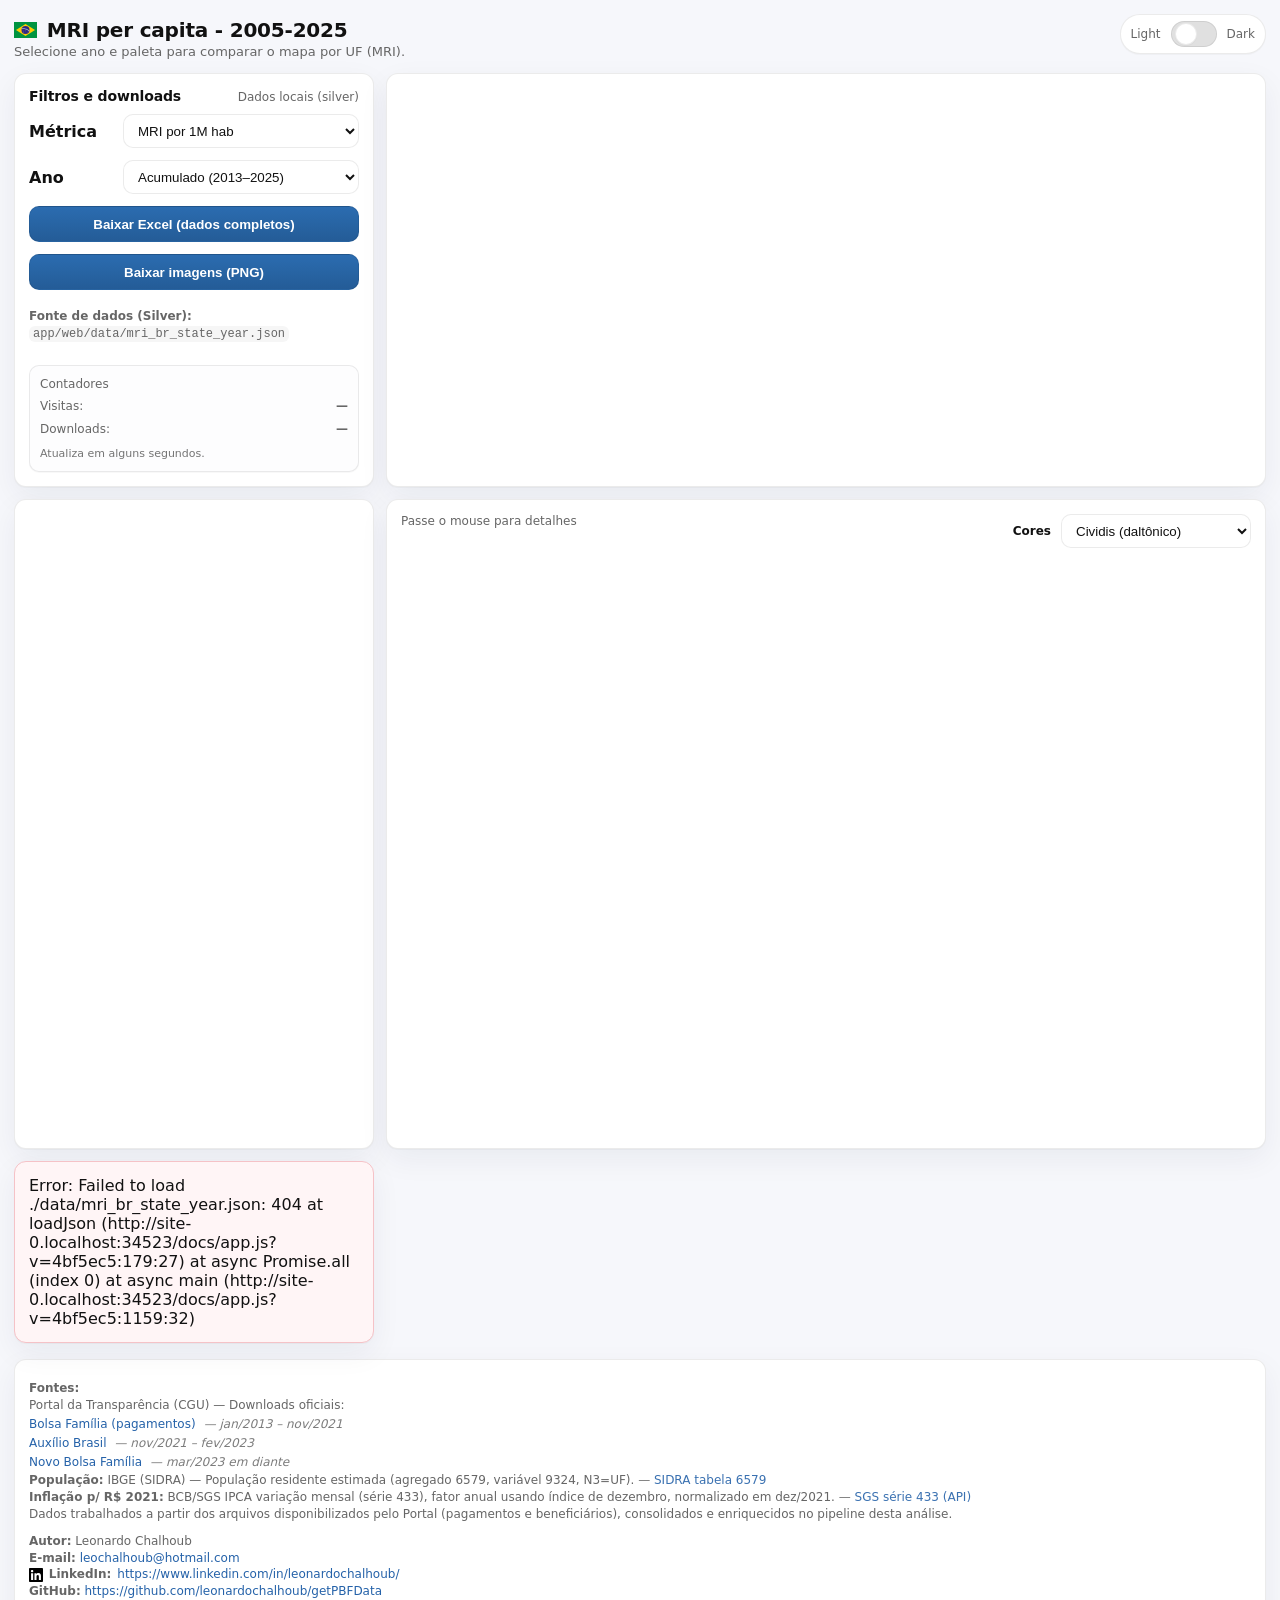
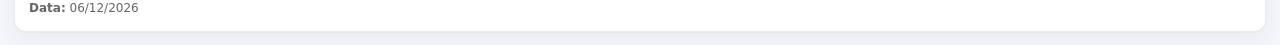
==== docs/index.html @ 85bfd983 "docs: add GitHub Pages site" ====
<!doctype html>
<html lang="pt-BR">
  <head>
    <meta charset="UTF-8" />
    <meta name="viewport" content="width=device-width, initial-scale=1.0" />
    <title>MRI per capita (UF + Ano)</title>

    <link rel="stylesheet" href="./styles.css" />

    <!-- Plotly for bar chart + choropleth -->
    <script src="https://cdn.plot.ly/plotly-2.35.2.min.js"></script>

    <!-- XLSX (SheetJS) for client-side Excel export -->
    <script src="./vendor-xlsx.full.min.js"></script>

    <!-- JSZip to bundle multiple PNGs into a single download -->
    <script src="./vendor-jszip.min.js"></script>
  </head>
  <body>
    <div class="container">
      <div class="header">
        <div>
          <div class="titleRow">
            <img class="brFlag" src="./brazil-flag.svg" alt="Brasil" />
            <h2>MRI per capita - 2005-2025</h2>
          </div>
          <div class="subtitle">
            Selecione ano e paleta para comparar o mapa por UF (MRI).
          </div>
        </div>

        <div class="themeToggle">
          <span class="kicker">Light</span>
          <label class="switch" title="Alternar tema">
            <input id="toggleDark" type="checkbox" />
            <span class="slider"></span>
          </label>
          <span class="kicker">Dark</span>
        </div>
      </div>

      <div class="layout">
        <div class="mainGrid">
          <div class="panel filtersPanel">
            <div class="panelTitle">
              <h3>Filtros e downloads</h3>
              <div class="kicker">Dados locais (silver)</div>
            </div>

            <div class="controls">
              <div class="control">
                <label for="metric">Métrica</label>
                <select id="metric">
                  <option value="mri_per_capita_scaled" selected>MRI por 1M hab</option>
                  <option value="total_mri_avg">Total MRI/ano (UF)</option>
                </select>
              </div>

              <div class="control">
                <label for="year">Ano</label>
                <select id="year">
                  <option value="AGG">Acumulado (2013–2025)</option>
                </select>
              </div>

              <div class="control">
                <button id="downloadXlsx" class="primary" type="button">Baixar Excel (dados completos)</button>
              </div>

              <div class="control">
                <button id="downloadAllPng" class="primary" type="button">Baixar imagens (PNG)</button>
              </div>

              <div class="muted">
                <div>
                  <b>Fonte de dados (Silver):</b>
                  <code>app/web/data/mri_br_state_year.json</code>
                </div>
              </div>

              <div class="muted countersBox" style="margin-top: 10px">
                <div class="kicker">Contadores</div>
                <div class="counterRow">
                  <span>Visitas:</span> <b id="visitCount">—</b>
                </div>
                <div class="counterRow">
                  <span>Downloads:</span> <b id="downloadCount">—</b>
                </div>
                <div class="tinyMuted">
                  Atualiza em alguns segundos.
                </div>
              </div>
            </div>
          </div>

          <div class="panel">
            <div id="barWrap"></div>
          </div>

          <div class="panel">
            <div id="benefWrap"></div>
          </div>

          <div class="panel mapPanel">
            <div class="mapTopBar">
              <div class="panelTitle" style="margin-bottom: 0">
                <div class="kicker">Passe o mouse para detalhes</div>
              </div>

              <div class="mapControls">
                <label for="colorscale">Cores</label>
                <select id="colorscale">
                  <option value="Viridis">Viridis (daltônico)</option>
                  <option value="Cividis" selected>Cividis (daltônico)</option>
                  <option value="Blues">Azuis (Blues)</option>
                  <option value="Greens">Verdes (Greens)</option>
                  <option value="Greys">Cinzas (Greys)</option>
                  <option value="YlGnBu">Arco-íris suave (YlGnBu)</option>
                  <option value="YlOrRd">Escala de calor (YlOrRd)</option>
                  <option value="Magma">Magma</option>
                </select>
              </div>
            </div>

            <div id="mapWrap"></div>
          </div>

          <div id="error" class="panel" style="display: none; border-color: #f5c2c7; background: #fff5f6"></div>
          <div id="loading" class="muted" style="display: none; margin-top: 10px">Carregando…</div>

          <div id="zipProgress" class="panel" style="display: none; margin-top: 10px">
            <div class="kicker" style="margin-bottom: 8px">Gerando ZIP…</div>
            <div style="display: flex; gap: 12px; align-items: center">
              <progress id="zipProgressBar" max="100" value="0" style="width: 100%"></progress>
              <div id="zipProgressText" class="muted" style="min-width: 70px; text-align: right">0%</div>
            </div>
          </div>
        </div>
      </div>

      <div class="panel" style="margin-top: 16px">
        <div class="muted footerGrid">
          <div>
            <b>Fontes:</b><br />
            Portal da Transparência (CGU) — Downloads oficiais:<br />
            <div class="sourceRow">
              <a
                href="https://portaldatransparencia.gov.br/download-de-dados/bolsa-familia-pagamentos"
                target="_blank"
                rel="noreferrer"
                >Bolsa Família (pagamentos)</a
              >
              <span class="obsInline">— jan/2013 – nov/2021</span>
            </div>
            <div class="sourceRow">
              <a
                href="https://portaldatransparencia.gov.br/download-de-dados/auxilio-brasil"
                target="_blank"
                rel="noreferrer"
                >Auxílio Brasil</a
              >
              <span class="obsInline">— nov/2021 – fev/2023</span>
            </div>
            <div class="sourceRow">
              <a
                href="https://portaldatransparencia.gov.br/download-de-dados/novo-bolsa-familia"
                target="_blank"
                rel="noreferrer"
                >Novo Bolsa Família</a
              >
              <span class="obsInline">— mar/2023 em diante</span>
            </div>
            <span class="sourcesExtra">
              <b>População:</b> IBGE (SIDRA) — População residente estimada (agregado 6579, variável 9324, N3=UF).
              <span class="sourcePath">
                — <a href="https://sidra.ibge.gov.br/tabela/6579" target="_blank" rel="noreferrer">SIDRA tabela 6579</a>
              </span>
              <br />
              <b>Inflação p/ R$ 2021:</b> BCB/SGS IPCA variação mensal (série 433), fator anual usando índice de dezembro,
              normalizado em dez/2021.
              <span class="sourcePath">
                — <a
                  href="https://api.bcb.gov.br/dados/serie/bcdata.sgs.433/dados?formato=json"
                  target="_blank"
                  rel="noreferrer"
                  >SGS série 433 (API)</a
                >
              </span>
            </span>
            <br />
            Dados trabalhados a partir dos arquivos disponibilizados pelo Portal (pagamentos e beneficiários), consolidados e enriquecidos no pipeline desta análise.
          </div>

          <div>
            <b>Autor:</b> Leonardo Chalhoub<br />
            <b>E-mail:</b> <a href="mailto:leochalhoub@hotmail.com">leochalhoub@hotmail.com</a><br />
            <span class="linkedinBlock">
              <img class="linkedinIcon linkedinIconLight" src="./linkedin-blue.svg" alt="LinkedIn" />
              <img class="linkedinIcon linkedinIconDark" src="./linkedin%20white.svg" alt="LinkedIn" />
              <b>LinkedIn:</b>
              <a
                class="linkedinLink"
                href="https://www.linkedin.com/in/leonardochalhoub/"
                target="_blank"
                rel="noreferrer"
                title="LinkedIn"
              >
                https://www.linkedin.com/in/leonardochalhoub/
              </a>
            </span>
            <br />
            <b>GitHub:</b>
            <a href="https://github.com/leonardochalhoub/getPBFData" target="_blank" rel="noreferrer">
              https://github.com/leonardochalhoub/getPBFData
            </a>
            <br />
            <b>Data:</b> <span id="buildDate"></span>
          </div>
        </div>
      </div>
    </div>

    <script>
      // Counters disabled for local-only page
      window.COUNTERS_API_BASE = "";
    </script>
    <script src="./app.js?v=4bf5ec5"></script>
  </body>
</html>
---- docs/styles.css ----
:root {
  --text: #111;
  --muted: #666;
  --border: rgba(0, 0, 0, 0.08);
  --panel-bg: #fff;
  --code-bg: #f6f6f6;
  --accent: #2b6cb0;
  --page-bg: #f6f7fb;
  --shadow: 0 10px 30px rgba(19, 33, 68, 0.06);
  --shadow-sm: 0 1px 1px rgba(0, 0, 0, 0.03);

  --radius: 8px;
  --space-1: 6px;
  --space-2: 8px;
  --space-3: 12px;
  --space-4: 16px;
  --space-5: 24px;

  --control-height: 34px;
}

* {
  box-sizing: border-box;
}

body {
  font-family: system-ui, -apple-system, Segoe UI, Roboto, Ubuntu, Cantarell, sans-serif;
  margin: 0;
  color: var(--text);
  background: var(--page-bg);
}

body.dark {
  --text: #e8eef9;
  --muted: rgba(232, 238, 249, 0.7);
  --border: rgba(255, 255, 255, 0.12);
  --panel-bg: #0f172a;
  --code-bg: rgba(255, 255, 255, 0.06);
  --accent: #60a5fa;
  --page-bg: #0b1220;
  --shadow: 0 16px 40px rgba(0, 0, 0, 0.4);
  --shadow-sm: 0 1px 1px rgba(0, 0, 0, 0.25);
}

.container {
  /* Fit well on notebook screens without forcing vertical scroll */
  max-width: 1280px;
  margin: 0 auto;
  padding: 14px;
}

.header {
  margin-bottom: 10px;
}

.panel {
  padding: 12px;
}

h2 {
  margin: 0;
  font-size: 20px;
  letter-spacing: -0.01em;
}

.titleRow {
  display: flex;
  align-items: center;
  gap: 10px;
}

/* SVG is "HD" by nature; keep it crisp and sized like an icon */
.brFlag {
  /* Make it "text-height" and not dominant */
  height: 1em;
  width: auto;
  display: inline-block;
  flex: 0 0 auto;
  vertical-align: -0.12em;
}

.header {
  display: flex;
  flex-wrap: wrap;
  align-items: baseline;
  justify-content: space-between;
  gap: 8px 16px;
  margin-bottom: 14px;
}

.subtitle {
  color: var(--muted);
  font-size: 13px;
  margin-top: 2px;
}

.themeToggle {
  display: inline-flex;
  align-items: center;
  gap: 10px;
  padding: 6px 10px;
  border: 1px solid var(--border);
  border-radius: 999px;
  background: var(--panel-bg);
  box-shadow: var(--shadow-sm);
}

.switch {
  position: relative;
  display: inline-block;
  width: 46px;
  height: 26px;
}

.switch input {
  opacity: 0;
  width: 0;
  height: 0;
}

.slider {
  position: absolute;
  cursor: pointer;
  inset: 0;
  background: rgba(0, 0, 0, 0.12);
  border: 1px solid var(--border);
  transition: 0.2s;
  border-radius: 999px;
}

.slider:before {
  position: absolute;
  content: "";
  height: 20px;
  width: 20px;
  left: 3px;
  top: 50%;
  transform: translateY(-50%);
  background: var(--panel-bg);
  border: 1px solid var(--border);
  transition: 0.2s;
  border-radius: 999px;
  box-shadow: var(--shadow-sm);
}

.switch input:checked + .slider {
  background: color-mix(in srgb, var(--accent), #000 10%);
}

.switch input:checked + .slider:before {
  transform: translate(20px, -50%);
}

.layout {
  display: grid;
  grid-template-columns: 1fr;
  gap: 12px;
  align-items: start;
}

.mainGrid {
  display: grid;
  /* 2-column dashboard:
     - Left: filters
     - Right: content stack (charts + map) */
  grid-template-columns: 360px 1fr;
  gap: 12px;
  align-items: start;
}

/* Make the filters panel visually match the chart panels */
.filtersPanel {
  height: 100%;
}

@media (max-width: 1100px) {
  .mainGrid {
    grid-template-columns: 1fr;
  }
}

.panel {
  border: 1px solid var(--border);
  border-radius: 12px;
  padding: 14px;
  background: var(--panel-bg);
  box-shadow: var(--shadow-sm), var(--shadow);
  height: 100%;
  /* Make Plotly canvases able to stretch to the panel height */
  display: flex;
  flex-direction: column;
}

.panelTitle {
  display: flex;
  align-items: baseline;
  justify-content: space-between;
  gap: 12px;
  margin-bottom: 10px;
}

/* Map top-right controls (colorscale moved from left filters) */
.mapTopBar {
  display: flex;
  align-items: flex-start;
  justify-content: space-between;
  gap: 12px;
  margin-bottom: 10px;
}

.mapControls {
  display: inline-flex;
  align-items: center;
  gap: 10px;
  justify-content: flex-end;
}

.mapControls label {
  margin: 0;
  font-size: 12px;
}

.mapControls select {
  min-width: 190px;
}

.panelTitle h3 {
  margin: 0;
  font-size: 14px;
  letter-spacing: -0.01em;
}

.kicker {
  color: var(--muted);
  font-size: 12px;
}

.controls {
  display: flex;
  flex-direction: column;
  gap: 12px;
  align-items: stretch;
}

.control {
  display: grid;
  grid-template-columns: 84px 1fr;
  gap: 10px;
  align-items: center;
}

.control button {
  grid-column: 1 / -1;
}


label {
  display: inline-block;
  font-weight: 600;
}

select {
  padding: 6px 10px;
  height: var(--control-height);
  border-radius: 10px;
  border: 1px solid var(--border);
  background: var(--panel-bg);
  color: var(--text);
  outline: none;
}

select:focus {
  border-color: rgba(43, 108, 176, 0.55);
  box-shadow: 0 0 0 3px rgba(43, 108, 176, 0.15);
}

button {
  height: 36px;
  border-radius: 10px;
  border: 1px solid var(--border);
  background: var(--panel-bg);
  color: var(--text);
  font-weight: 700;
  cursor: pointer;
  padding: 0 12px;
}

button:hover {
  border-color: rgba(43, 108, 176, 0.55);
}

button:active {
  transform: translateY(1px);
}

button.primary {
  background: linear-gradient(180deg, #2b6cb0, #245c97);
  border-color: rgba(0, 0, 0, 0.08);
  color: #fff;
}

/* Responsive plot heights tuned to fit notebook screens without overflow */
#barWrap {
  flex: 1 1 auto;
  min-height: clamp(300px, 36vh, 460px);
}

#benefWrap {
  flex: 1 1 auto;
  min-height: clamp(320px, 42vh, 560px);
}

#mapWrap {
  flex: 1 1 auto;
  min-height: clamp(480px, 64vh, 860px);
}

.muted {
  color: var(--muted);
  font-size: 12px;
  margin-top: 6px;
  line-height: 1.4;
}

.countersBox {
  border: 1px solid var(--border);
  border-radius: 10px;
  padding: 10px 10px;
  background: color-mix(in srgb, var(--panel-bg), var(--page-bg) 25%);
  box-shadow: var(--shadow-sm);
}

.counterRow {
  display: flex;
  justify-content: space-between;
  gap: 10px;
  margin-top: 6px;
  font-size: 12px;
}

.tinyMuted {
  margin-top: 8px;
  font-size: 11px;
  opacity: 0.9;
}

code {
  background: var(--code-bg);
  padding: 1px 4px;
  border-radius: 6px;
}

h3 {
  margin: 0 0 var(--space-2) 0;
}

.footerGrid {
  display: grid;
  gap: 10px;
}

.sourcePath {
  opacity: 0.9;
}

.sourceRow {
  display: flex;
  gap: 8px;
  align-items: baseline;
  margin: 2px 0;
  flex-wrap: wrap;
}

.obsInline {
  opacity: 0.85;
  font-style: italic;
  white-space: nowrap;
}

.linkedinBlock {
  display: inline-flex;
  align-items: center;
  gap: 6px;
  vertical-align: middle;
  white-space: nowrap;
}

.linkedinLink {
  display: inline-flex;
  align-items: center;
  gap: 6px;
  vertical-align: middle;
  white-space: nowrap;
}

.linkedinIcon {
  width: 1.15em; /* slightly larger than text height */
  height: 1.15em;
  display: inline-block;
  flex: 0 0 auto;
  vertical-align: -0.12em; /* match .brFlag */
}

/* Light mode: show blue, hide white */
.linkedinIconLight {
  display: inline-block;
}
.linkedinIconDark {
  display: none;
}

/* Dark mode: show white, hide blue */
body.dark .linkedinIconLight {
  display: none;
}
body.dark .linkedinIconDark {
  display: inline-block;
}

a {
  color: color-mix(in srgb, var(--accent), #1a4f9b 35%);
  text-decoration: none;
}

body.dark a {
  color: #93c5fd;
}

a:hover {
  text-decoration: underline;
}

@media (max-width: 1100px) {
  .controls {
    flex-direction: row;
    flex-wrap: wrap;
  }

  .control {
    grid-template-columns: 84px 240px;
  }

  .control button {
    grid-column: auto;
  }
}

/* Phone layout: stack controls and buttons vertically */
@media (max-width: 520px) {
  .controls {
    flex-direction: column;
    flex-wrap: nowrap;
    gap: 12px;
  }

  .control {
    grid-template-columns: 1fr;
    justify-items: stretch;
  }

  .control button {
    width: 100%;
  }
}

@media (max-width: 520px) {
  .container {
    padding: 12px;
  }

  .control {
    grid-template-columns: 1fr;
    justify-items: stretch;
  }

  label {
    font-size: 12px;
  }
}
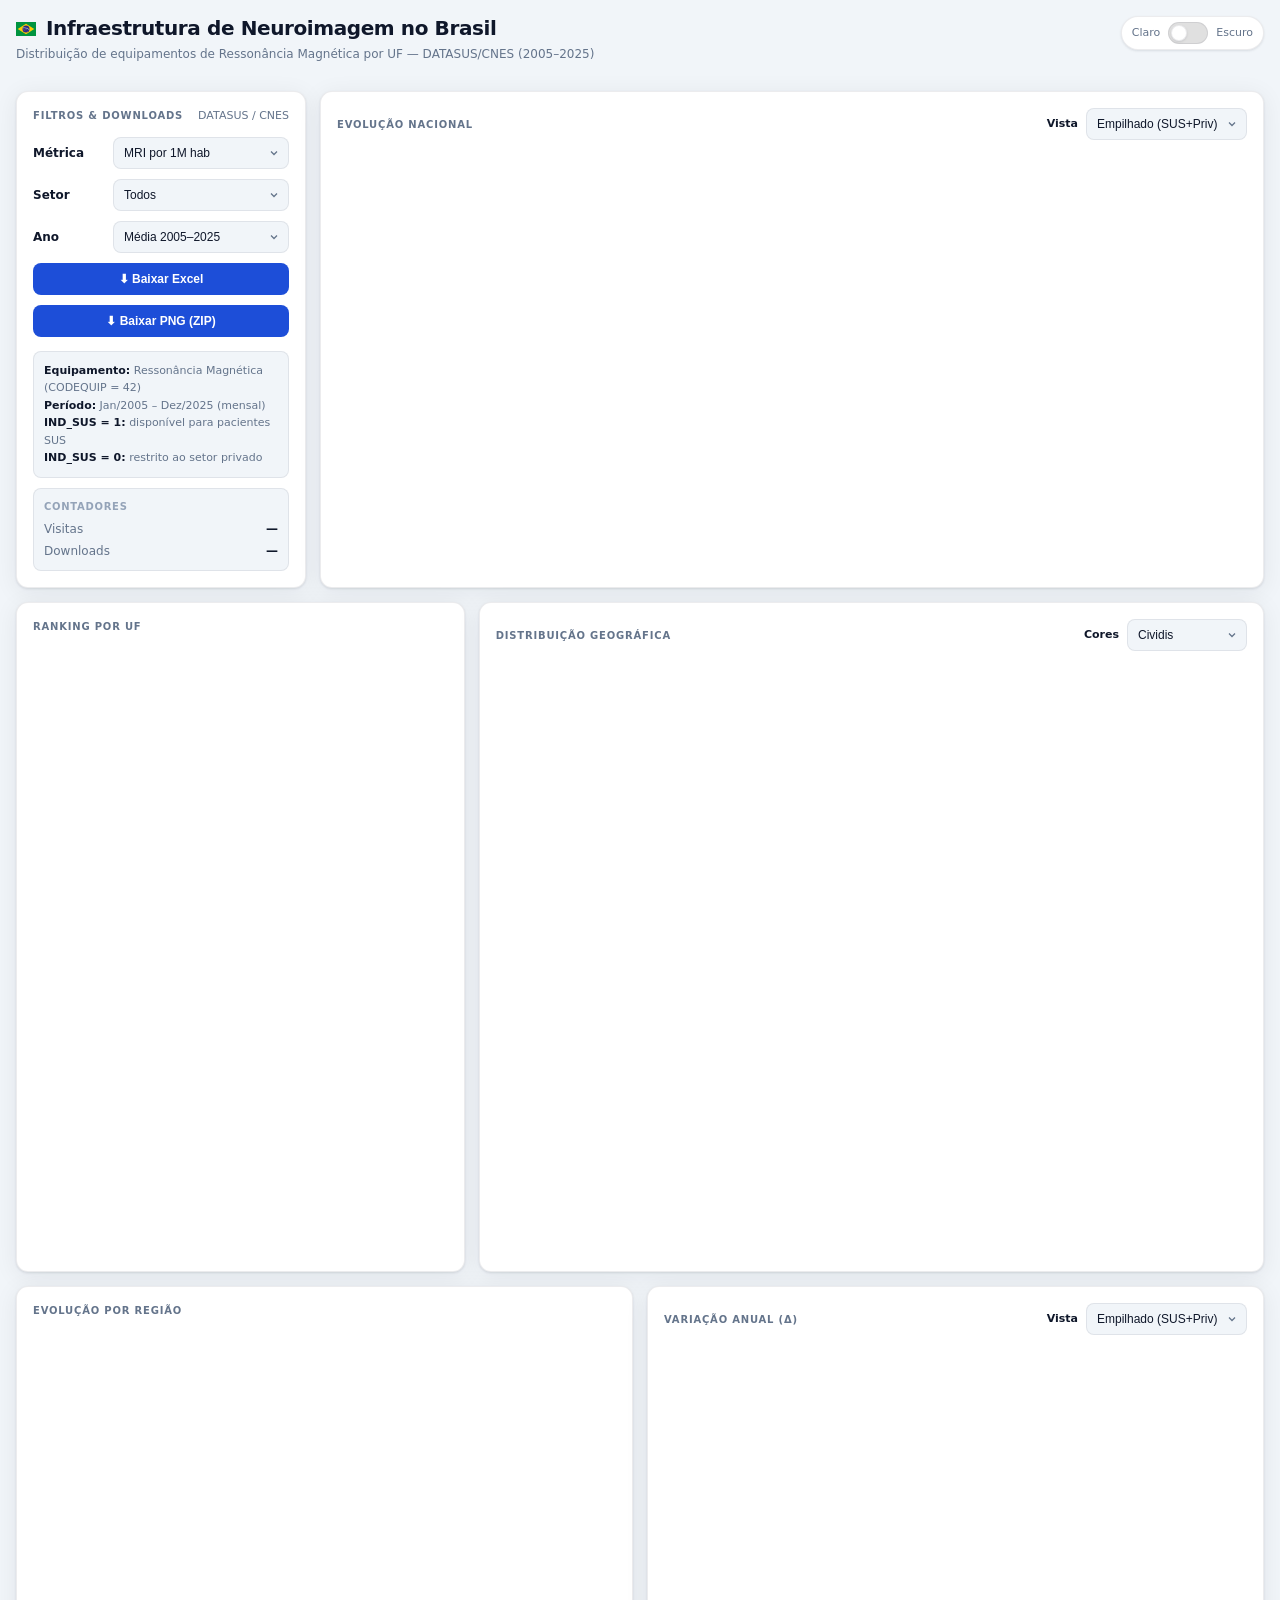
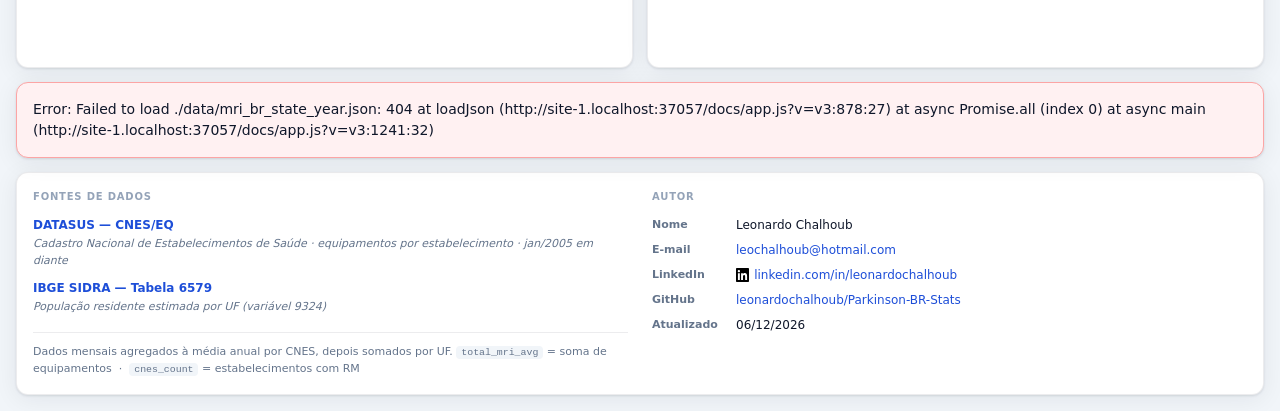
==== commit a721d09f: "dashboard: major UI overhaul — unified filters, new charts, redesigned footer Silver pipeline (mri_b" ====
--- a/docs/index.html
+++ b/docs/index.html
@@ -3,48 +3,49 @@
   <head>
     <meta charset="UTF-8" />
     <meta name="viewport" content="width=device-width, initial-scale=1.0" />
-    <title>MRI per capita (UF + Ano)</title>
-
+    <title>Parkinson BR — Infraestrutura de Neuroimagem</title>
     <link rel="stylesheet" href="./styles.css" />
-
-    <!-- Plotly for bar chart + choropleth -->
     <script src="https://cdn.plot.ly/plotly-2.35.2.min.js"></script>
-
-    <!-- XLSX (SheetJS) for client-side Excel export -->
     <script src="./vendor-xlsx.full.min.js"></script>
-
-    <!-- JSZip to bundle multiple PNGs into a single download -->
     <script src="./vendor-jszip.min.js"></script>
   </head>
   <body>
     <div class="container">
-      <div class="header">
-        <div>
+
+      <!-- ── Header ───────────────────────────────────────────────────── -->
+      <header class="header">
+        <div class="headerLeft">
           <div class="titleRow">
             <img class="brFlag" src="./brazil-flag.svg" alt="Brasil" />
-            <h2>MRI per capita - 2005-2025</h2>
-          </div>
-          <div class="subtitle">
-            Selecione ano e paleta para comparar o mapa por UF (MRI).
-          </div>
-        </div>
-
+            <h1 class="title">Infraestrutura de Neuroimagem no Brasil</h1>
+          </div>
+          <p class="subtitle">
+            Distribuição de equipamentos de Ressonância Magnética por UF &mdash; DATASUS/CNES (2005–2025)
+          </p>
+        </div>
         <div class="themeToggle">
-          <span class="kicker">Light</span>
+          <span class="kicker">Claro</span>
           <label class="switch" title="Alternar tema">
             <input id="toggleDark" type="checkbox" />
             <span class="slider"></span>
           </label>
-          <span class="kicker">Dark</span>
-        </div>
-      </div>
-
+          <span class="kicker">Escuro</span>
+        </div>
+      </header>
+
+      <!-- ── KPI cards ─────────────────────────────────────────────────── -->
+      <div id="kpiRow" class="kpiRow"></div>
+
+      <!-- ── Main layout ───────────────────────────────────────────────── -->
       <div class="layout">
-        <div class="mainGrid">
+
+        <!-- Row 1: Filters + yearly stacked bar -->
+        <div class="row row1">
+
           <div class="panel filtersPanel">
-            <div class="panelTitle">
-              <h3>Filtros e downloads</h3>
-              <div class="kicker">Dados locais (silver)</div>
+            <div class="panelHead">
+              <span class="panelLabel">Filtros &amp; Downloads</span>
+              <span class="kicker">DATASUS / CNES</span>
             </div>
 
             <div class="controls">
@@ -52,178 +53,211 @@
                 <label for="metric">Métrica</label>
                 <select id="metric">
                   <option value="mri_per_capita_scaled" selected>MRI por 1M hab</option>
-                  <option value="total_mri_avg">Total MRI/ano (UF)</option>
+                  <option value="total_mri_avg">Total MRI/ano</option>
+                </select>
+              </div>
+
+              <div class="control">
+                <label for="setor">Setor</label>
+                <select id="setor">
+                  <option value="todos" selected>Todos</option>
+                  <option value="sus">Público (SUS)</option>
+                  <option value="privado">Privado</option>
                 </select>
               </div>
 
               <div class="control">
                 <label for="year">Ano</label>
                 <select id="year">
-                  <option value="AGG">Acumulado (2013–2025)</option>
-                </select>
-              </div>
-
-              <div class="control">
-                <button id="downloadXlsx" class="primary" type="button">Baixar Excel (dados completos)</button>
-              </div>
-
-              <div class="control">
-                <button id="downloadAllPng" class="primary" type="button">Baixar imagens (PNG)</button>
-              </div>
-
-              <div class="muted">
-                <div>
-                  <b>Fonte de dados (Silver):</b>
-                  <code>app/web/data/mri_br_state_year.json</code>
-                </div>
-              </div>
-
-              <div class="muted countersBox" style="margin-top: 10px">
-                <div class="kicker">Contadores</div>
-                <div class="counterRow">
-                  <span>Visitas:</span> <b id="visitCount">—</b>
-                </div>
-                <div class="counterRow">
-                  <span>Downloads:</span> <b id="downloadCount">—</b>
-                </div>
-                <div class="tinyMuted">
-                  Atualiza em alguns segundos.
-                </div>
-              </div>
-            </div>
-          </div>
-
-          <div class="panel">
+                  <option value="AGG">Média 2005–2025</option>
+                </select>
+              </div>
+
+              <div class="control">
+                <button id="downloadXlsx" class="primary" type="button">⬇ Baixar Excel</button>
+              </div>
+
+              <div class="control">
+                <button id="downloadAllPng" class="primary" type="button">⬇ Baixar PNG (ZIP)</button>
+              </div>
+
+              <div class="metaBlock">
+                <b>Equipamento:</b> Ressonância Magnética (CODEQUIP = 42)<br />
+                <b>Período:</b> Jan/2005 – Dez/2025 (mensal)<br />
+                <b>IND_SUS = 1:</b> disponível para pacientes SUS<br />
+                <b>IND_SUS = 0:</b> restrito ao setor privado
+              </div>
+
+              <div class="countersBox">
+                <div class="countersLabel">Contadores</div>
+                <div class="counterRow"><span>Visitas</span> <b id="visitCount">—</b></div>
+                <div class="counterRow"><span>Downloads</span> <b id="downloadCount">—</b></div>
+              </div>
+            </div>
+          </div>
+
+          <!-- Yearly bar (stacked SUS + Privado when setor = todos) -->
+          <div class="panel">
+            <div class="mapTopBar">
+              <div class="panelHead" style="margin-bottom:0">
+                <span class="panelLabel">Evolução Nacional</span>
+                <span id="barSubtitle" class="panelSub"></span>
+              </div>
+              <div class="mapControls">
+                <label for="barView">Vista</label>
+                <select id="barView">
+                  <option value="stacked" selected>Empilhado (SUS+Priv)</option>
+                  <option value="todos">Total combinado</option>
+                  <option value="sus">Público (SUS)</option>
+                  <option value="privado">Privado</option>
+                </select>
+              </div>
+            </div>
             <div id="barWrap"></div>
           </div>
-
-          <div class="panel">
-            <div id="benefWrap"></div>
+        </div>
+
+        <!-- Row 2: State ranking + map -->
+        <div class="row row2">
+
+          <div class="panel">
+            <div class="panelHead">
+              <span class="panelLabel">Ranking por UF</span>
+              <span id="rankingSubtitle" class="panelSub"></span>
+            </div>
+            <div id="rankingWrap"></div>
           </div>
 
           <div class="panel mapPanel">
             <div class="mapTopBar">
-              <div class="panelTitle" style="margin-bottom: 0">
-                <div class="kicker">Passe o mouse para detalhes</div>
-              </div>
-
+              <div class="panelHead" style="margin-bottom:0">
+                <span class="panelLabel">Distribuição Geográfica</span>
+                <span id="mapSubtitle" class="panelSub"></span>
+              </div>
               <div class="mapControls">
                 <label for="colorscale">Cores</label>
                 <select id="colorscale">
-                  <option value="Viridis">Viridis (daltônico)</option>
-                  <option value="Cividis" selected>Cividis (daltônico)</option>
-                  <option value="Blues">Azuis (Blues)</option>
-                  <option value="Greens">Verdes (Greens)</option>
-                  <option value="Greys">Cinzas (Greys)</option>
-                  <option value="YlGnBu">Arco-íris suave (YlGnBu)</option>
-                  <option value="YlOrRd">Escala de calor (YlOrRd)</option>
+                  <option value="Cividis" selected>Cividis</option>
+                  <option value="Viridis">Viridis</option>
+                  <option value="Blues">Blues</option>
+                  <option value="Greens">Greens</option>
+                  <option value="Greys">Greys</option>
+                  <option value="YlGnBu">YlGnBu</option>
+                  <option value="YlOrRd">YlOrRd</option>
                   <option value="Magma">Magma</option>
                 </select>
               </div>
             </div>
-
             <div id="mapWrap"></div>
           </div>
-
-          <div id="error" class="panel" style="display: none; border-color: #f5c2c7; background: #fff5f6"></div>
-          <div id="loading" class="muted" style="display: none; margin-top: 10px">Carregando…</div>
-
-          <div id="zipProgress" class="panel" style="display: none; margin-top: 10px">
-            <div class="kicker" style="margin-bottom: 8px">Gerando ZIP…</div>
-            <div style="display: flex; gap: 12px; align-items: center">
-              <progress id="zipProgressBar" max="100" value="0" style="width: 100%"></progress>
-              <div id="zipProgressText" class="muted" style="min-width: 70px; text-align: right">0%</div>
-            </div>
-          </div>
-        </div>
-      </div>
-
-      <div class="panel" style="margin-top: 16px">
-        <div class="muted footerGrid">
-          <div>
-            <b>Fontes:</b><br />
-            Portal da Transparência (CGU) — Downloads oficiais:<br />
-            <div class="sourceRow">
-              <a
-                href="https://portaldatransparencia.gov.br/download-de-dados/bolsa-familia-pagamentos"
-                target="_blank"
-                rel="noreferrer"
-                >Bolsa Família (pagamentos)</a
-              >
-              <span class="obsInline">— jan/2013 – nov/2021</span>
-            </div>
-            <div class="sourceRow">
-              <a
-                href="https://portaldatransparencia.gov.br/download-de-dados/auxilio-brasil"
-                target="_blank"
-                rel="noreferrer"
-                >Auxílio Brasil</a
-              >
-              <span class="obsInline">— nov/2021 – fev/2023</span>
-            </div>
-            <div class="sourceRow">
-              <a
-                href="https://portaldatransparencia.gov.br/download-de-dados/novo-bolsa-familia"
-                target="_blank"
-                rel="noreferrer"
-                >Novo Bolsa Família</a
-              >
-              <span class="obsInline">— mar/2023 em diante</span>
-            </div>
-            <span class="sourcesExtra">
-              <b>População:</b> IBGE (SIDRA) — População residente estimada (agregado 6579, variável 9324, N3=UF).
-              <span class="sourcePath">
-                — <a href="https://sidra.ibge.gov.br/tabela/6579" target="_blank" rel="noreferrer">SIDRA tabela 6579</a>
-              </span>
-              <br />
-              <b>Inflação p/ R$ 2021:</b> BCB/SGS IPCA variação mensal (série 433), fator anual usando índice de dezembro,
-              normalizado em dez/2021.
-              <span class="sourcePath">
-                — <a
-                  href="https://api.bcb.gov.br/dados/serie/bcdata.sgs.433/dados?formato=json"
-                  target="_blank"
-                  rel="noreferrer"
-                  >SGS série 433 (API)</a
-                >
-              </span>
-            </span>
-            <br />
-            Dados trabalhados a partir dos arquivos disponibilizados pelo Portal (pagamentos e beneficiários), consolidados e enriquecidos no pipeline desta análise.
-          </div>
-
-          <div>
-            <b>Autor:</b> Leonardo Chalhoub<br />
-            <b>E-mail:</b> <a href="mailto:leochalhoub@hotmail.com">leochalhoub@hotmail.com</a><br />
+        </div>
+
+        <!-- Row 3: Region line + YoY delta -->
+        <div class="row row3">
+
+          <div class="panel">
+            <div class="panelHead">
+              <span class="panelLabel">Evolução por Região</span>
+              <span id="regionSubtitle" class="panelSub"></span>
+            </div>
+            <div id="regionWrap"></div>
+          </div>
+
+          <div class="panel">
+            <div class="mapTopBar">
+              <div class="panelHead" style="margin-bottom:0">
+                <span class="panelLabel">Variação Anual (Δ)</span>
+                <span id="deltaSubtitle" class="panelSub"></span>
+              </div>
+              <div class="mapControls">
+                <label for="deltaView">Vista</label>
+                <select id="deltaView">
+                  <option value="stacked" selected>Empilhado (SUS+Priv)</option>
+                  <option value="todos">Total combinado</option>
+                  <option value="sus">Público (SUS)</option>
+                  <option value="privado">Privado</option>
+                </select>
+              </div>
+            </div>
+            <div id="deltaWrap"></div>
+          </div>
+
+        </div>
+
+        <!-- Status overlays -->
+        <div id="error" class="panel" style="display:none; border-color:#fca5a5; background:#fff1f2"></div>
+        <div id="loading" style="display:none; padding: 10px 0; font-size: 13px; color: var(--muted)">Carregando…</div>
+        <div id="zipProgress" class="panel" style="display:none; margin-top:4px">
+          <span class="kicker">Gerando ZIP…</span>
+          <div style="display:flex; gap:12px; align-items:center">
+            <progress id="zipProgressBar" max="100" value="0" style="flex:1"></progress>
+            <span id="zipProgressText" class="kicker" style="min-width:50px; text-align:right">0%</span>
+          </div>
+        </div>
+
+      </div><!-- /.layout -->
+
+      <!-- ── Footer ───────────────────────────────────────────────────── -->
+      <footer class="footer panel">
+
+        <!-- Left: data sources -->
+        <div class="footerSection">
+          <div class="footerHeading">Fontes de dados</div>
+
+          <div class="footerSource">
+            <a href="https://datasus.saude.gov.br/transferencia-de-arquivos/" target="_blank" rel="noreferrer">
+              DATASUS — CNES/EQ
+            </a>
+            <span class="footerDesc">Cadastro Nacional de Estabelecimentos de Saúde · equipamentos por estabelecimento · jan/2005 em diante</span>
+          </div>
+
+          <div class="footerSource">
+            <a href="https://sidra.ibge.gov.br/tabela/6579" target="_blank" rel="noreferrer">
+              IBGE SIDRA — Tabela 6579
+            </a>
+            <span class="footerDesc">População residente estimada por UF (variável 9324)</span>
+          </div>
+
+          <div class="footerNote">
+            Dados mensais agregados à média anual por CNES, depois somados por UF.
+            <code>total_mri_avg</code> = soma de equipamentos &nbsp;·&nbsp; <code>cnes_count</code> = estabelecimentos com RM
+          </div>
+        </div>
+
+        <!-- Right: author -->
+        <div class="footerSection">
+          <div class="footerHeading">Autor</div>
+          <div class="footerMeta">
+            <span class="footerKey">Nome</span>
+            <span>Leonardo Chalhoub</span>
+
+            <span class="footerKey">E-mail</span>
+            <a href="mailto:leochalhoub@hotmail.com">leochalhoub@hotmail.com</a>
+
+            <span class="footerKey">LinkedIn</span>
             <span class="linkedinBlock">
               <img class="linkedinIcon linkedinIconLight" src="./linkedin-blue.svg" alt="LinkedIn" />
-              <img class="linkedinIcon linkedinIconDark" src="./linkedin%20white.svg" alt="LinkedIn" />
-              <b>LinkedIn:</b>
-              <a
-                class="linkedinLink"
-                href="https://www.linkedin.com/in/leonardochalhoub/"
-                target="_blank"
-                rel="noreferrer"
-                title="LinkedIn"
-              >
-                https://www.linkedin.com/in/leonardochalhoub/
+              <img class="linkedinIcon linkedinIconDark"  src="./linkedin%20white.svg" alt="LinkedIn" />
+              <a href="https://www.linkedin.com/in/leonardochalhoub/" target="_blank" rel="noreferrer">
+                linkedin.com/in/leonardochalhoub
               </a>
             </span>
-            <br />
-            <b>GitHub:</b>
-            <a href="https://github.com/leonardochalhoub/getPBFData" target="_blank" rel="noreferrer">
-              https://github.com/leonardochalhoub/getPBFData
+
+            <span class="footerKey">GitHub</span>
+            <a href="https://github.com/leonardochalhoub/Parkinson-BR-Stats" target="_blank" rel="noreferrer">
+              leonardochalhoub/Parkinson-BR-Stats
             </a>
-            <br />
-            <b>Data:</b> <span id="buildDate"></span>
-          </div>
-        </div>
-      </div>
-    </div>
-
-    <script>
-      // Counters disabled for local-only page
-      window.COUNTERS_API_BASE = "";
-    </script>
-    <script src="./app.js?v=4bf5ec5"></script>
+
+            <span class="footerKey">Atualizado</span>
+            <span id="buildDate"></span>
+          </div>
+        </div>
+
+      </footer>
+
+    </div><!-- /.container -->
+
+    <script>window.COUNTERS_API_BASE = "";</script>
+    <script src="./app.js?v=v3"></script>
   </body>
 </html>
--- a/docs/styles.css
+++ b/docs/styles.css
@@ -1,66 +1,77 @@
+/* ── Design tokens ───────────────────────────────────────────────────────── */
 :root {
-  --text: #111;
-  --muted: #666;
-  --border: rgba(0, 0, 0, 0.08);
-  --panel-bg: #fff;
-  --code-bg: #f6f6f6;
-  --accent: #2b6cb0;
-  --page-bg: #f6f7fb;
-  --shadow: 0 10px 30px rgba(19, 33, 68, 0.06);
-  --shadow-sm: 0 1px 1px rgba(0, 0, 0, 0.03);
-
-  --radius: 8px;
-  --space-1: 6px;
-  --space-2: 8px;
-  --space-3: 12px;
-  --space-4: 16px;
-  --space-5: 24px;
-
-  --control-height: 34px;
-}
-
-* {
-  box-sizing: border-box;
-}
+  --bg:        #f1f5f9;
+  --panel:     #ffffff;
+  --border:    rgba(15, 23, 42, 0.08);
+  --text:      #0f172a;
+  --muted:     #64748b;
+  --faint:     #94a3b8;
+
+  --sus:       #1d4ed8;
+  --sus-bg:    #eff6ff;
+  --priv:      #be185d;
+  --priv-bg:   #fdf2f8;
+
+  --shadow-sm: 0 1px 3px rgba(15,23,42,0.07), 0 1px 2px rgba(15,23,42,0.04);
+  --shadow:    0 4px 24px rgba(15,23,42,0.07);
+  --radius:    12px;
+  --gap:       14px;
+}
+
+body.dark {
+  --bg:        #0d1117;
+  --panel:     #161b22;
+  --border:    rgba(255,255,255,0.08);
+  --text:      #e2e8f0;
+  --muted:     #94a3b8;
+  --faint:     #475569;
+
+  --sus:       #60a5fa;
+  --sus-bg:    rgba(96,165,250,0.1);
+  --priv:      #f472b6;
+  --priv-bg:   rgba(244,114,182,0.1);
+
+  --shadow-sm: 0 1px 3px rgba(0,0,0,0.4);
+  --shadow:    0 4px 24px rgba(0,0,0,0.4);
+}
+
+/* ── Reset & base ────────────────────────────────────────────────────────── */
+*, *::before, *::after { box-sizing: border-box; }
 
 body {
-  font-family: system-ui, -apple-system, Segoe UI, Roboto, Ubuntu, Cantarell, sans-serif;
+  font-family: system-ui, -apple-system, "Segoe UI", Roboto, Ubuntu, Cantarell, sans-serif;
   margin: 0;
+  background: var(--bg);
   color: var(--text);
-  background: var(--page-bg);
-}
-
-body.dark {
-  --text: #e8eef9;
-  --muted: rgba(232, 238, 249, 0.7);
-  --border: rgba(255, 255, 255, 0.12);
-  --panel-bg: #0f172a;
-  --code-bg: rgba(255, 255, 255, 0.06);
-  --accent: #60a5fa;
-  --page-bg: #0b1220;
-  --shadow: 0 16px 40px rgba(0, 0, 0, 0.4);
-  --shadow-sm: 0 1px 1px rgba(0, 0, 0, 0.25);
-}
-
+  font-size: 14px;
+  line-height: 1.5;
+  -webkit-font-smoothing: antialiased;
+}
+
+/* ── Container ───────────────────────────────────────────────────────────── */
 .container {
-  /* Fit well on notebook screens without forcing vertical scroll */
-  max-width: 1280px;
+  max-width: 1440px;
   margin: 0 auto;
-  padding: 14px;
-}
-
+  padding: 16px;
+}
+
+/* ── Header ──────────────────────────────────────────────────────────────── */
 .header {
-  margin-bottom: 10px;
-}
-
-.panel {
-  padding: 12px;
-}
-
-h2 {
+  display: flex;
+  align-items: flex-start;
+  justify-content: space-between;
+  gap: 16px;
+  margin-bottom: var(--gap);
+}
+
+.headerLeft { flex: 1; min-width: 0; }
+
+h1.title {
   margin: 0;
   font-size: 20px;
-  letter-spacing: -0.01em;
+  font-weight: 700;
+  letter-spacing: -0.02em;
+  line-height: 1.25;
 }
 
 .titleRow {
@@ -69,411 +80,463 @@
   gap: 10px;
 }
 
-/* SVG is "HD" by nature; keep it crisp and sized like an icon */
 .brFlag {
-  /* Make it "text-height" and not dominant */
   height: 1em;
   width: auto;
-  display: inline-block;
   flex: 0 0 auto;
   vertical-align: -0.12em;
 }
 
-.header {
-  display: flex;
-  flex-wrap: wrap;
-  align-items: baseline;
-  justify-content: space-between;
-  gap: 8px 16px;
-  margin-bottom: 14px;
-}
-
 .subtitle {
-  color: var(--muted);
-  font-size: 13px;
-  margin-top: 2px;
-}
-
+  margin: 4px 0 0;
+  font-size: 12px;
+  color: var(--muted);
+}
+
+/* ── Theme toggle ────────────────────────────────────────────────────────── */
 .themeToggle {
   display: inline-flex;
   align-items: center;
-  gap: 10px;
-  padding: 6px 10px;
+  gap: 8px;
+  padding: 5px 10px;
   border: 1px solid var(--border);
   border-radius: 999px;
-  background: var(--panel-bg);
+  background: var(--panel);
   box-shadow: var(--shadow-sm);
-}
+  white-space: nowrap;
+  flex-shrink: 0;
+}
+
+.themeToggle .kicker { font-size: 11px; }
 
 .switch {
   position: relative;
   display: inline-block;
-  width: 46px;
-  height: 26px;
-}
-
-.switch input {
-  opacity: 0;
-  width: 0;
-  height: 0;
-}
+  width: 40px;
+  height: 22px;
+  flex-shrink: 0;
+}
+
+.switch input { opacity: 0; width: 0; height: 0; }
 
 .slider {
   position: absolute;
+  inset: 0;
   cursor: pointer;
-  inset: 0;
-  background: rgba(0, 0, 0, 0.12);
-  border: 1px solid var(--border);
-  transition: 0.2s;
+  background: rgba(0,0,0,0.12);
+  border: 1px solid var(--border);
   border-radius: 999px;
-}
-
-.slider:before {
+  transition: background 0.2s;
+}
+
+.slider::before {
+  content: "";
   position: absolute;
-  content: "";
-  height: 20px;
-  width: 20px;
-  left: 3px;
+  height: 16px;
+  width: 16px;
+  left: 2px;
   top: 50%;
   transform: translateY(-50%);
-  background: var(--panel-bg);
-  border: 1px solid var(--border);
-  transition: 0.2s;
+  background: var(--panel);
+  border: 1px solid var(--border);
   border-radius: 999px;
   box-shadow: var(--shadow-sm);
-}
-
-.switch input:checked + .slider {
-  background: color-mix(in srgb, var(--accent), #000 10%);
-}
-
-.switch input:checked + .slider:before {
-  transform: translate(20px, -50%);
-}
-
-.layout {
+  transition: transform 0.2s;
+}
+
+.switch input:checked + .slider { background: var(--sus); border-color: transparent; }
+.switch input:checked + .slider::before { transform: translate(18px, -50%); }
+
+/* ── KPI row ─────────────────────────────────────────────────────────────── */
+.kpiRow {
   display: grid;
-  grid-template-columns: 1fr;
-  gap: 12px;
-  align-items: start;
-}
-
-.mainGrid {
-  display: grid;
-  /* 2-column dashboard:
-     - Left: filters
-     - Right: content stack (charts + map) */
-  grid-template-columns: 360px 1fr;
-  gap: 12px;
-  align-items: start;
-}
-
-/* Make the filters panel visually match the chart panels */
-.filtersPanel {
-  height: 100%;
-}
-
-@media (max-width: 1100px) {
-  .mainGrid {
-    grid-template-columns: 1fr;
-  }
-}
-
+  grid-template-columns: repeat(6, 1fr);
+  gap: var(--gap);
+  margin-bottom: var(--gap);
+}
+
+.kpiCard {
+  background: var(--panel);
+  border: 1px solid var(--border);
+  border-top: 3px solid var(--card-color, var(--sus));
+  border-radius: var(--radius);
+  padding: 14px 16px 12px;
+  box-shadow: var(--shadow-sm);
+  display: flex;
+  flex-direction: column;
+  gap: 2px;
+}
+
+.kpiLabel {
+  font-size: 10px;
+  font-weight: 600;
+  letter-spacing: 0.07em;
+  text-transform: uppercase;
+  color: var(--muted);
+  line-height: 1.2;
+}
+
+.kpiValue {
+  font-size: 26px;
+  font-weight: 700;
+  letter-spacing: -0.03em;
+  line-height: 1.1;
+  margin: 4px 0 2px;
+}
+
+.kpiSub {
+  font-size: 11px;
+  color: var(--muted);
+  font-weight: 500;
+}
+
+/* ── Panel ───────────────────────────────────────────────────────────────── */
 .panel {
-  border: 1px solid var(--border);
-  border-radius: 12px;
-  padding: 14px;
-  background: var(--panel-bg);
+  background: var(--panel);
+  border: 1px solid var(--border);
+  border-radius: var(--radius);
+  padding: 16px;
   box-shadow: var(--shadow-sm), var(--shadow);
-  height: 100%;
-  /* Make Plotly canvases able to stretch to the panel height */
   display: flex;
   flex-direction: column;
 }
 
-.panelTitle {
+/* ── Panel header (label + subtitle above charts) ────────────────────────── */
+.panelHead {
   display: flex;
   align-items: baseline;
   justify-content: space-between;
   gap: 12px;
-  margin-bottom: 10px;
-}
-
-/* Map top-right controls (colorscale moved from left filters) */
+  margin-bottom: 12px;
+  flex-shrink: 0;
+}
+
+.panelLabel {
+  font-size: 10px;
+  font-weight: 700;
+  letter-spacing: 0.08em;
+  text-transform: uppercase;
+  color: var(--muted);
+}
+
+.panelSub {
+  font-size: 11px;
+  color: var(--faint);
+  font-weight: 500;
+  white-space: nowrap;
+  overflow: hidden;
+  text-overflow: ellipsis;
+  max-width: 55%;
+  text-align: right;
+}
+
+/* ── Layout: 3-row grid ──────────────────────────────────────────────────── */
+.layout {
+  display: flex;
+  flex-direction: column;
+  gap: var(--gap);
+}
+
+.row {
+  display: grid;
+  gap: var(--gap);
+  align-items: start;
+}
+
+/* Row 1: filters (fixed) + yearly bar — stretch so both panels are the same height */
+.row1 {
+  grid-template-columns: 290px 1fr;
+  align-items: stretch;
+}
+
+/* Row 2: state ranking + dominant map */
+.row2 {
+  grid-template-columns: 1fr 1.75fr;
+  align-items: stretch;
+}
+
+/* ── Filters panel ───────────────────────────────────────────────────────── */
+.filtersPanel { /* stretches with the row */ }
+
+.controls {
+  display: flex;
+  flex-direction: column;
+  gap: 10px;
+  align-items: stretch;
+}
+
+.control {
+  display: grid;
+  grid-template-columns: 72px 1fr;
+  gap: 8px;
+  align-items: center;
+}
+
+.control button { grid-column: 1 / -1; }
+
+label {
+  display: block;
+  font-size: 12px;
+  font-weight: 600;
+  color: var(--text);
+}
+
+select {
+  width: 100%;
+  min-width: 0;
+  padding: 6px 10px;
+  height: 32px;
+  border-radius: 8px;
+  border: 1px solid var(--border);
+  background: var(--bg);
+  color: var(--text);
+  font-size: 12px;
+  outline: none;
+  cursor: pointer;
+  appearance: none;
+  background-image: url("data:image/svg+xml,%3Csvg xmlns='http://www.w3.org/2000/svg' width='12' height='12' viewBox='0 0 24 24' fill='none' stroke='%2364748b' stroke-width='2.5'%3E%3Cpolyline points='6 9 12 15 18 9'%3E%3C/polyline%3E%3C/svg%3E");
+  background-repeat: no-repeat;
+  background-position: right 8px center;
+  padding-right: 28px;
+}
+
+select:focus {
+  border-color: var(--sus);
+  box-shadow: 0 0 0 3px rgba(29,78,216,0.12);
+}
+
+button {
+  height: 32px;
+  padding: 0 14px;
+  border-radius: 8px;
+  border: 1px solid var(--border);
+  background: var(--panel);
+  color: var(--text);
+  font-size: 12px;
+  font-weight: 600;
+  cursor: pointer;
+  transition: border-color 0.15s, box-shadow 0.15s;
+  white-space: nowrap;
+}
+
+button:hover { border-color: var(--sus); box-shadow: 0 0 0 3px rgba(29,78,216,0.08); }
+button:active { transform: translateY(1px); }
+
+button.primary {
+  background: var(--sus);
+  border-color: transparent;
+  color: #fff;
+}
+
+body.dark button.primary { background: #1e40af; }
+
+button.primary:hover { filter: brightness(1.1); box-shadow: none; }
+
+/* ── Meta / source block ─────────────────────────────────────────────────── */
+.metaBlock {
+  margin-top: 4px;
+  padding: 10px;
+  border-radius: 8px;
+  background: var(--bg);
+  border: 1px solid var(--border);
+  font-size: 11px;
+  line-height: 1.6;
+  color: var(--muted);
+}
+
+.metaBlock b { color: var(--text); }
+
+/* ── Counters box ────────────────────────────────────────────────────────── */
+.countersBox {
+  padding: 10px;
+  border-radius: 8px;
+  background: var(--bg);
+  border: 1px solid var(--border);
+  font-size: 11px;
+  color: var(--muted);
+}
+
+.countersLabel {
+  font-size: 10px;
+  font-weight: 700;
+  text-transform: uppercase;
+  letter-spacing: 0.07em;
+  color: var(--faint);
+  margin-bottom: 6px;
+}
+
+.counterRow {
+  display: flex;
+  justify-content: space-between;
+  margin-top: 4px;
+  font-size: 12px;
+}
+
+.counterRow b { color: var(--text); }
+
+/* ── Map controls ────────────────────────────────────────────────────────── */
 .mapTopBar {
   display: flex;
-  align-items: flex-start;
+  align-items: center;
   justify-content: space-between;
   gap: 12px;
   margin-bottom: 10px;
+  flex-shrink: 0;
 }
 
 .mapControls {
   display: inline-flex;
   align-items: center;
-  gap: 10px;
-  justify-content: flex-end;
-}
-
-.mapControls label {
-  margin: 0;
-  font-size: 12px;
-}
-
-.mapControls select {
-  min-width: 190px;
-}
-
-.panelTitle h3 {
-  margin: 0;
-  font-size: 14px;
-  letter-spacing: -0.01em;
-}
-
-.kicker {
-  color: var(--muted);
-  font-size: 12px;
-}
-
-.controls {
+  gap: 8px;
+}
+
+.mapControls label { font-size: 11px; white-space: nowrap; }
+.mapControls select { width: auto; min-width: 120px; }
+
+/* Row 3: region + delta side by side */
+.row3 {
+  grid-template-columns: 1fr 1fr;
+  align-items: stretch;
+}
+
+/* ── Chart wraps (min-heights for each chart slot) ───────────────────────── */
+#barWrap      { flex: 1 1 auto; min-height: clamp(300px, 38vh, 480px); }
+#rankingWrap  { flex: 1 1 auto; min-height: clamp(540px, 66vh, 820px); }
+#mapWrap      { flex: 1 1 auto; min-height: clamp(540px, 66vh, 820px); }
+#regionWrap   { flex: 1 1 auto; min-height: clamp(280px, 34vh, 440px); }
+#deltaWrap    { flex: 1 1 auto; min-height: clamp(280px, 34vh, 440px); }
+
+/* ── Sector badge ────────────────────────────────────────────────────────── */
+.badge {
+  display: inline-flex;
+  align-items: center;
+  gap: 5px;
+  font-size: 11px;
+  font-weight: 600;
+  padding: 2px 8px;
+  border-radius: 999px;
+}
+.badge.sus  { background: var(--sus-bg);  color: var(--sus);  }
+.badge.priv { background: var(--priv-bg); color: var(--priv); }
+
+/* ── Shared text utils ───────────────────────────────────────────────────── */
+.kicker { font-size: 11px; color: var(--muted); }
+.muted  { color: var(--muted); font-size: 12px; }
+
+a { color: var(--sus); text-decoration: none; }
+a:hover { text-decoration: underline; }
+body.dark a { color: #93c5fd; }
+
+code {
+  background: var(--bg);
+  padding: 1px 5px;
+  border-radius: 4px;
+  font-size: 0.9em;
+}
+
+/* ── Footer ──────────────────────────────────────────────────────────────── */
+.footer {
+  margin-top: var(--gap);
+  display: grid;
+  grid-template-columns: 1fr 1fr;
+  gap: 24px;
+  align-items: start;
+}
+
+.footerSection {
   display: flex;
   flex-direction: column;
-  gap: 12px;
-  align-items: stretch;
-}
-
-.control {
+  gap: 0;
+}
+
+.footerHeading {
+  font-size: 10px;
+  font-weight: 700;
+  letter-spacing: 0.08em;
+  text-transform: uppercase;
+  color: var(--faint);
+  margin-bottom: 12px;
+}
+
+/* Each source entry: link on top, description below */
+.footerSource {
+  display: flex;
+  flex-direction: column;
+  gap: 2px;
+  margin-bottom: 10px;
+}
+
+.footerSource a {
+  font-size: 12px;
+  font-weight: 600;
+}
+
+.footerDesc {
+  font-size: 11px;
+  color: var(--muted);
+  font-style: italic;
+  line-height: 1.5;
+}
+
+.footerNote {
+  margin-top: 6px;
+  font-size: 11px;
+  color: var(--muted);
+  line-height: 1.6;
+  padding-top: 10px;
+  border-top: 1px solid var(--border);
+}
+
+/* Author: 2-col grid aligns keys with values */
+.footerMeta {
   display: grid;
-  grid-template-columns: 84px 1fr;
-  gap: 10px;
-  align-items: center;
-}
-
-.control button {
-  grid-column: 1 / -1;
-}
-
-
-label {
-  display: inline-block;
+  grid-template-columns: 72px 1fr;
+  gap: 7px 12px;
+  align-items: center;
+  font-size: 12px;
+  color: var(--text);
+}
+
+.footerKey {
+  font-size: 11px;
   font-weight: 600;
-}
-
-select {
-  padding: 6px 10px;
-  height: var(--control-height);
-  border-radius: 10px;
-  border: 1px solid var(--border);
-  background: var(--panel-bg);
-  color: var(--text);
-  outline: none;
-}
-
-select:focus {
-  border-color: rgba(43, 108, 176, 0.55);
-  box-shadow: 0 0 0 3px rgba(43, 108, 176, 0.15);
-}
-
-button {
-  height: 36px;
-  border-radius: 10px;
-  border: 1px solid var(--border);
-  background: var(--panel-bg);
-  color: var(--text);
-  font-weight: 700;
-  cursor: pointer;
-  padding: 0 12px;
-}
-
-button:hover {
-  border-color: rgba(43, 108, 176, 0.55);
-}
-
-button:active {
-  transform: translateY(1px);
-}
-
-button.primary {
-  background: linear-gradient(180deg, #2b6cb0, #245c97);
-  border-color: rgba(0, 0, 0, 0.08);
-  color: #fff;
-}
-
-/* Responsive plot heights tuned to fit notebook screens without overflow */
-#barWrap {
-  flex: 1 1 auto;
-  min-height: clamp(300px, 36vh, 460px);
-}
-
-#benefWrap {
-  flex: 1 1 auto;
-  min-height: clamp(320px, 42vh, 560px);
-}
-
-#mapWrap {
-  flex: 1 1 auto;
-  min-height: clamp(480px, 64vh, 860px);
-}
-
-.muted {
-  color: var(--muted);
-  font-size: 12px;
-  margin-top: 6px;
-  line-height: 1.4;
-}
-
-.countersBox {
-  border: 1px solid var(--border);
-  border-radius: 10px;
-  padding: 10px 10px;
-  background: color-mix(in srgb, var(--panel-bg), var(--page-bg) 25%);
-  box-shadow: var(--shadow-sm);
-}
-
-.counterRow {
-  display: flex;
-  justify-content: space-between;
-  gap: 10px;
-  margin-top: 6px;
-  font-size: 12px;
-}
-
-.tinyMuted {
-  margin-top: 8px;
-  font-size: 11px;
-  opacity: 0.9;
-}
-
-code {
-  background: var(--code-bg);
-  padding: 1px 4px;
-  border-radius: 6px;
-}
-
-h3 {
-  margin: 0 0 var(--space-2) 0;
-}
-
-.footerGrid {
-  display: grid;
-  gap: 10px;
-}
-
-.sourcePath {
-  opacity: 0.9;
-}
-
-.sourceRow {
-  display: flex;
-  gap: 8px;
-  align-items: baseline;
-  margin: 2px 0;
-  flex-wrap: wrap;
-}
-
-.obsInline {
-  opacity: 0.85;
-  font-style: italic;
+  color: var(--muted);
   white-space: nowrap;
 }
 
-.linkedinBlock {
-  display: inline-flex;
-  align-items: center;
-  gap: 6px;
-  vertical-align: middle;
-  white-space: nowrap;
-}
-
-.linkedinLink {
-  display: inline-flex;
-  align-items: center;
-  gap: 6px;
-  vertical-align: middle;
-  white-space: nowrap;
-}
-
-.linkedinIcon {
-  width: 1.15em; /* slightly larger than text height */
-  height: 1.15em;
-  display: inline-block;
-  flex: 0 0 auto;
-  vertical-align: -0.12em; /* match .brFlag */
-}
-
-/* Light mode: show blue, hide white */
-.linkedinIconLight {
-  display: inline-block;
-}
-.linkedinIconDark {
-  display: none;
-}
-
-/* Dark mode: show white, hide blue */
-body.dark .linkedinIconLight {
-  display: none;
-}
-body.dark .linkedinIconDark {
-  display: inline-block;
-}
-
-a {
-  color: color-mix(in srgb, var(--accent), #1a4f9b 35%);
-  text-decoration: none;
-}
-
-body.dark a {
-  color: #93c5fd;
-}
-
-a:hover {
-  text-decoration: underline;
-}
-
-@media (max-width: 1100px) {
-  .controls {
-    flex-direction: row;
-    flex-wrap: wrap;
-  }
-
-  .control {
-    grid-template-columns: 84px 240px;
-  }
-
-  .control button {
-    grid-column: auto;
-  }
-}
-
-/* Phone layout: stack controls and buttons vertically */
-@media (max-width: 520px) {
-  .controls {
-    flex-direction: column;
-    flex-wrap: nowrap;
-    gap: 12px;
-  }
-
-  .control {
-    grid-template-columns: 1fr;
-    justify-items: stretch;
-  }
-
-  .control button {
-    width: 100%;
-  }
-}
-
-@media (max-width: 520px) {
-  .container {
-    padding: 12px;
-  }
-
-  .control {
-    grid-template-columns: 1fr;
-    justify-items: stretch;
-  }
-
-  label {
-    font-size: 12px;
-  }
-}
+/* LinkedIn icon */
+.linkedinBlock { display: inline-flex; align-items: center; gap: 5px; }
+.linkedinIcon  { width: 1.1em; height: 1.1em; flex-shrink: 0; vertical-align: -0.1em; }
+.linkedinIconLight { display: inline-block; }
+.linkedinIconDark  { display: none; }
+body.dark .linkedinIconLight { display: none; }
+body.dark .linkedinIconDark  { display: inline-block; }
+
+/* ── Progress bar ────────────────────────────────────────────────────────── */
+#zipProgress .kicker { margin-bottom: 8px; display: block; }
+
+/* ── Responsive ──────────────────────────────────────────────────────────── */
+@media (max-width: 1200px) {
+  .row2 { grid-template-columns: 1fr 1.5fr; }
+  .kpiRow { grid-template-columns: repeat(3, 1fr); }
+}
+
+@media (max-width: 1000px) {
+  .row1 { grid-template-columns: 260px 1fr; }
+  .row2 { grid-template-columns: 1fr; align-items: start; }
+  .row3 { grid-template-columns: 1fr; }
+  #mapWrap { min-height: clamp(460px, 60vh, 700px); }
+}
+
+@media (max-width: 720px) {
+  .row1 { grid-template-columns: 1fr; }
+  .row3 { grid-template-columns: 1fr; }
+  .kpiRow { grid-template-columns: repeat(2, 1fr); }
+  .footer { grid-template-columns: 1fr; }
+}
+
+@media (max-width: 480px) {
+  .container { padding: 10px; }
+  .kpiRow { grid-template-columns: 1fr 1fr; }
+  .kpiValue { font-size: 22px; }
+}
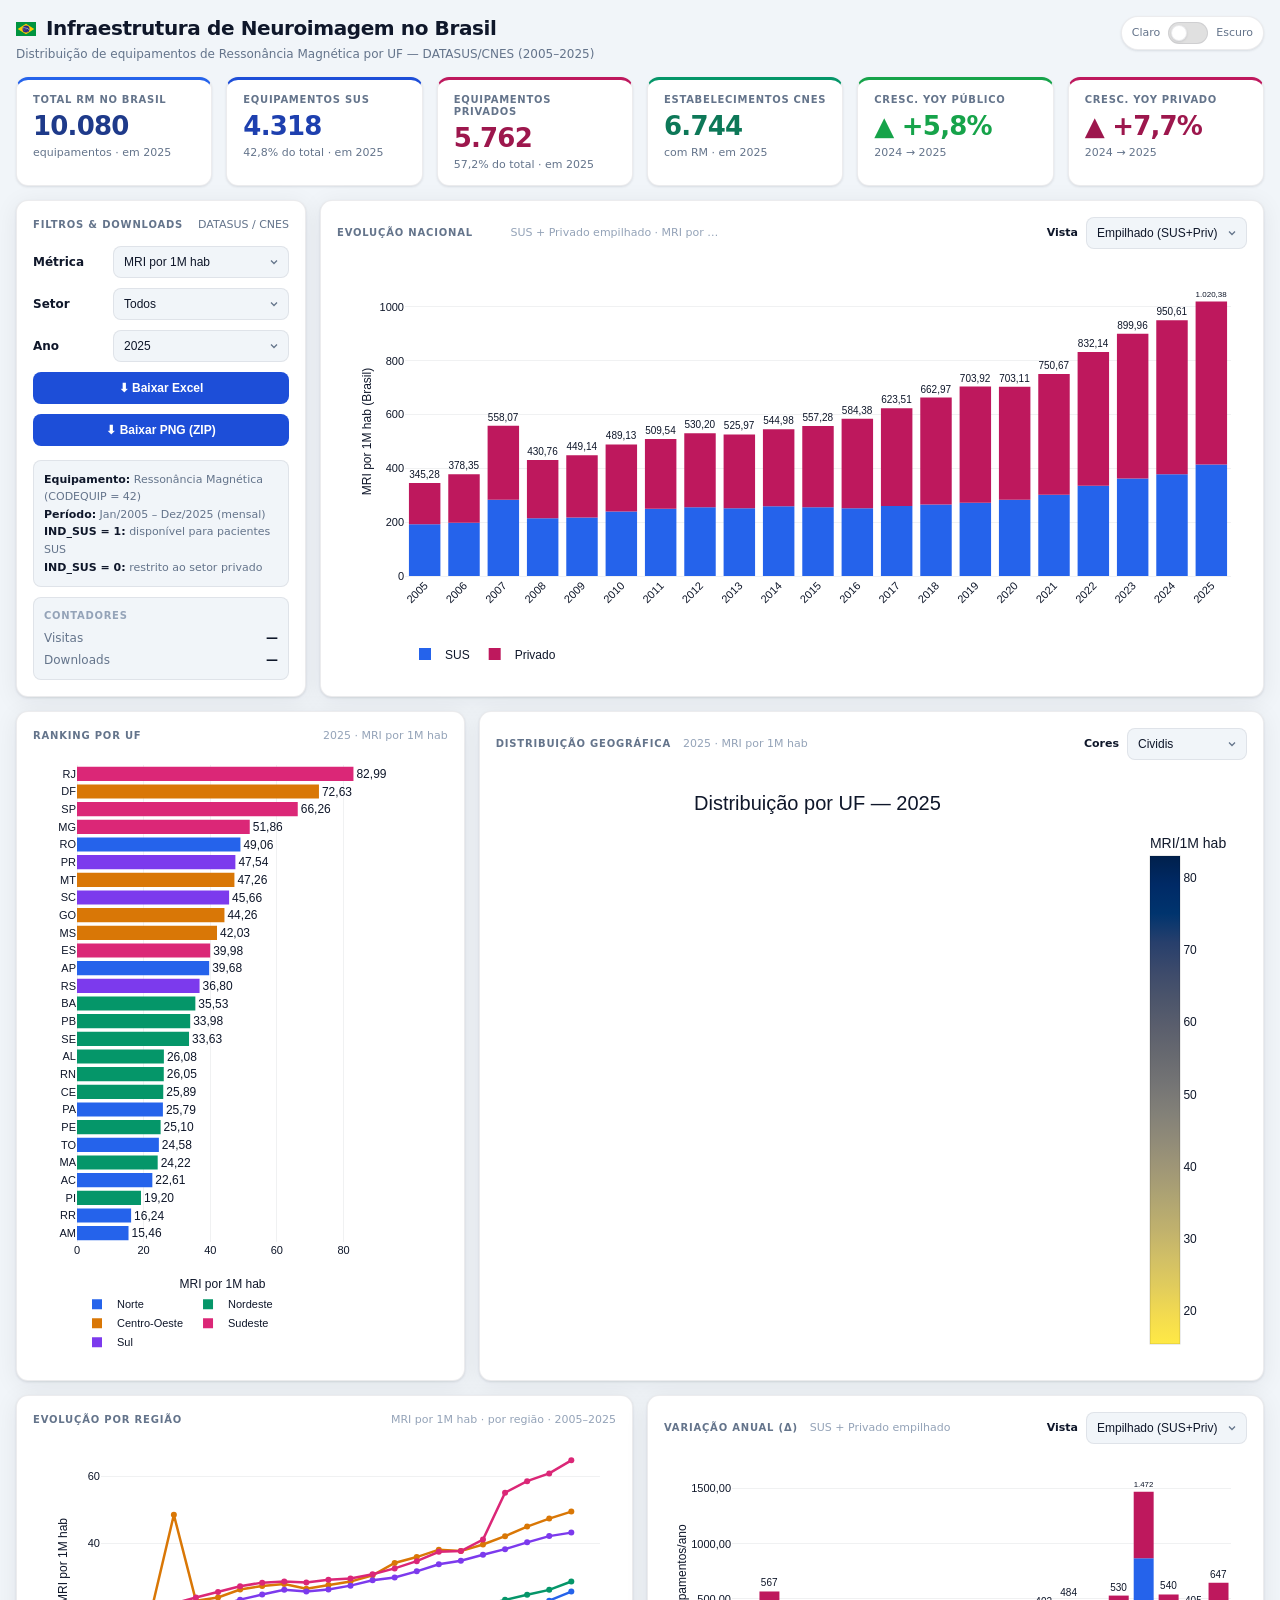
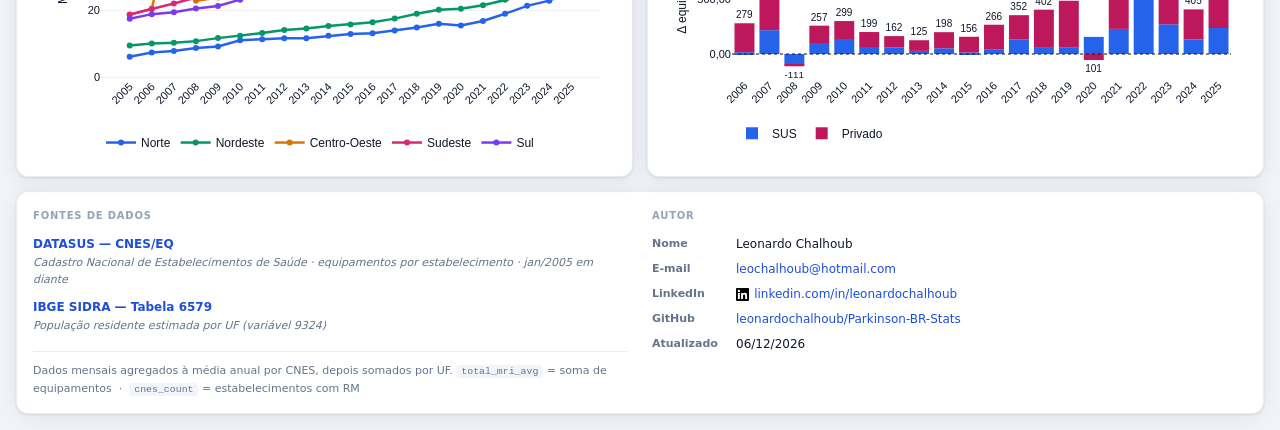
==== commit cc60c9fb: "refactor: flatten app/web/web → app/web, move xlsx to reference/, purge unused files Layout changes " ====
--- a/docs/index.html
+++ b/docs/index.html
@@ -237,7 +237,7 @@
             <span class="footerKey">LinkedIn</span>
             <span class="linkedinBlock">
               <img class="linkedinIcon linkedinIconLight" src="./linkedin-blue.svg" alt="LinkedIn" />
-              <img class="linkedinIcon linkedinIconDark"  src="./linkedin%20white.svg" alt="LinkedIn" />
+              <img class="linkedinIcon linkedinIconDark"  src="./linkedin-white.svg" alt="LinkedIn" />
               <a href="https://www.linkedin.com/in/leonardochalhoub/" target="_blank" rel="noreferrer">
                 linkedin.com/in/leonardochalhoub
               </a>
--- a/docs/styles.css
+++ b/docs/styles.css
@@ -516,27 +516,92 @@
 #zipProgress .kicker { margin-bottom: 8px; display: block; }
 
 /* ── Responsive ──────────────────────────────────────────────────────────── */
+
+/* ── Wide tablets ────────────────────────────────────────────────────────── */
 @media (max-width: 1200px) {
   .row2 { grid-template-columns: 1fr 1.5fr; }
   .kpiRow { grid-template-columns: repeat(3, 1fr); }
 }
 
+/* ── Narrow tablets / landscape phones ───────────────────────────────────── */
 @media (max-width: 1000px) {
   .row1 { grid-template-columns: 260px 1fr; }
   .row2 { grid-template-columns: 1fr; align-items: start; }
   .row3 { grid-template-columns: 1fr; }
-  #mapWrap { min-height: clamp(460px, 60vh, 700px); }
-}
-
+
+  #mapWrap     { min-height: clamp(380px, 54vh, 600px); }
+  #rankingWrap { min-height: clamp(380px, 54vh, 600px); }
+}
+
+/* ── Portrait tablets / large phones ─────────────────────────────────────── */
 @media (max-width: 720px) {
-  .row1 { grid-template-columns: 1fr; }
-  .row3 { grid-template-columns: 1fr; }
+  :root { --gap: 10px; }
+
+  .container { padding: 12px; }
+  .panel     { padding: 12px; }
+
+  .row1  { grid-template-columns: 1fr; }
+  .row3  { grid-template-columns: 1fr; }
   .kpiRow { grid-template-columns: repeat(2, 1fr); }
   .footer { grid-template-columns: 1fr; }
-}
-
+
+  /* Chart heights — tighter on a phone screen */
+  #barWrap     { min-height: clamp(240px, 36vh, 380px); }
+  #rankingWrap { min-height: clamp(320px, 48vh, 520px); }
+  #mapWrap     { min-height: clamp(320px, 48vh, 520px); }
+  #regionWrap  { min-height: clamp(220px, 34vh, 360px); }
+  #deltaWrap   { min-height: clamp(220px, 34vh, 360px); }
+
+  /* Allow subtitle to wrap instead of overflowing */
+  .panelSub { white-space: normal; max-width: 60%; }
+
+  /* mapTopBar: allow wrapping when title + control don't fit */
+  .mapTopBar { flex-wrap: wrap; }
+}
+
+/* ── Smartphones (portrait) ──────────────────────────────────────────────── */
 @media (max-width: 480px) {
+  :root { --gap: 8px; }
+
   .container { padding: 10px; }
-  .kpiRow { grid-template-columns: 1fr 1fr; }
-  .kpiValue { font-size: 22px; }
-}
+  .panel     { padding: 10px; }
+
+  /* Header: stack title and toggle vertically */
+  .header { flex-direction: column; gap: 8px; }
+  .themeToggle { align-self: flex-start; }
+
+  h1.title  { font-size: 17px; }
+  .subtitle { font-size: 11px; }
+
+  /* KPI cards */
+  .kpiRow    { grid-template-columns: 1fr 1fr; }
+  .kpiValue  { font-size: 20px; }
+  .kpiLabel  { font-size: 9px; }
+  .kpiSub    { font-size: 10px; }
+  .kpiCard   { padding: 10px 12px 8px; }
+
+  /* Chart heights — compact on small phones */
+  #barWrap     { min-height: clamp(200px, 34vh, 340px); }
+  #rankingWrap { min-height: clamp(280px, 44vh, 480px); }
+  #mapWrap     { min-height: clamp(280px, 44vh, 480px); }
+  #regionWrap  { min-height: clamp(200px, 32vh, 320px); }
+  #deltaWrap   { min-height: clamp(200px, 32vh, 320px); }
+
+  /* mapTopBar: stack panel label above the control row */
+  .mapTopBar { flex-direction: column; align-items: flex-start; gap: 6px; }
+  .mapControls { align-self: stretch; }
+  .mapControls select { width: 100%; min-width: 0; }
+
+  /* panelSub: allow wrapping, left-aligned */
+  .panelSub { white-space: normal; max-width: 100%; text-align: left; }
+
+  /* Footer author grid: narrower key column */
+  .footerMeta { grid-template-columns: 58px 1fr; }
+}
+
+/* ── Very small phones (≤ 360px) ─────────────────────────────────────────── */
+@media (max-width: 360px) {
+  h1.title { font-size: 15px; }
+  .kpiValue { font-size: 18px; }
+  .kpiRow { gap: 6px; }
+}
